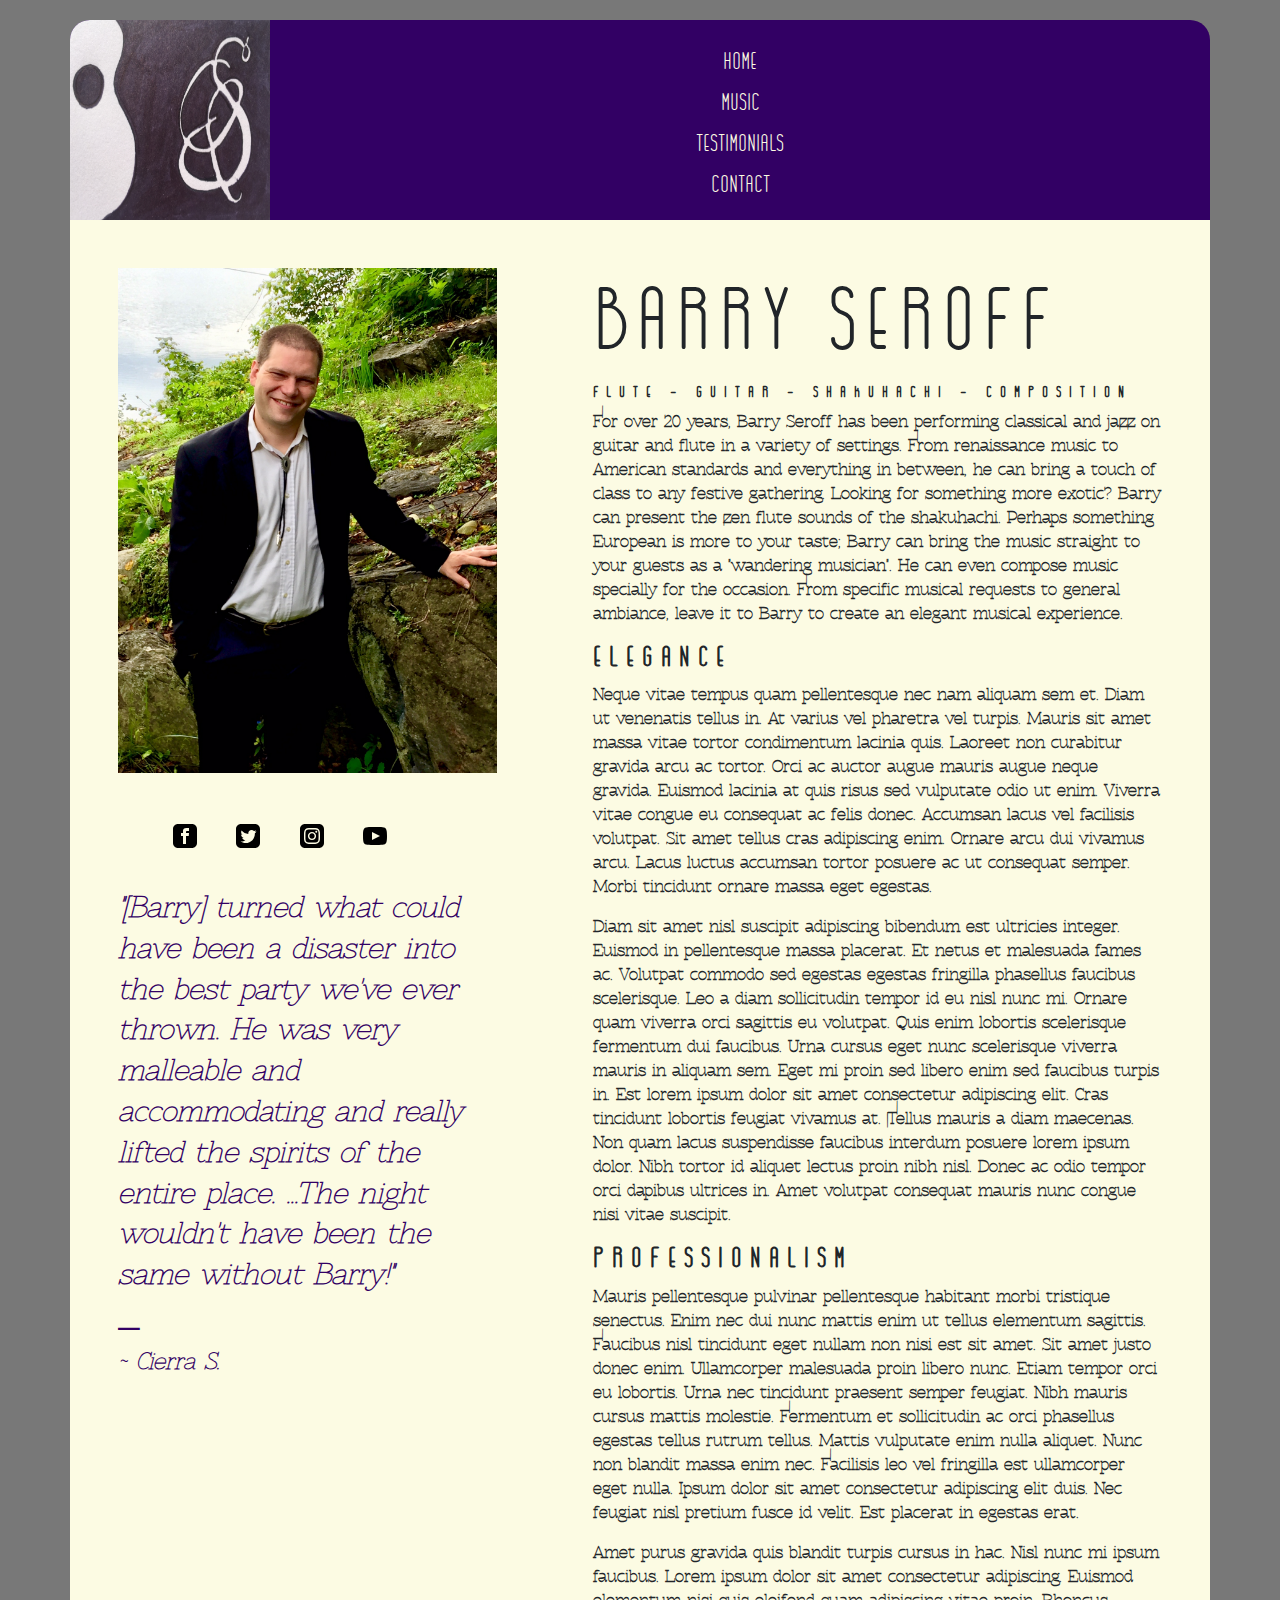
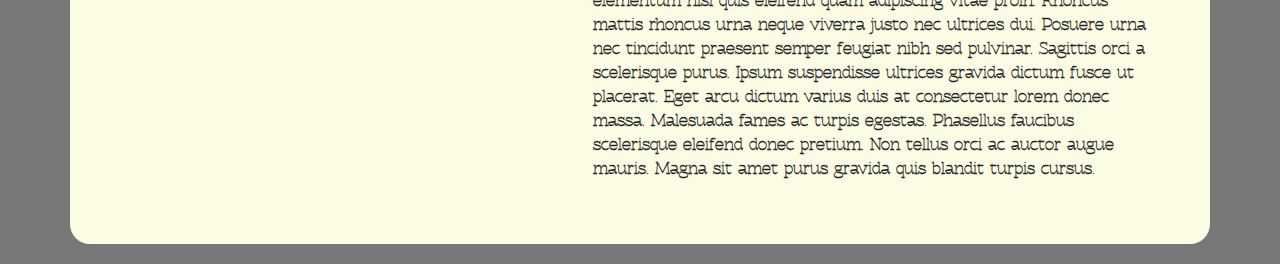
==== index.html @ d59bdd64 "Edits to Music Page" ====
<!DOCTYPE html>
<html>
	<head>
		<meta charset="utf-8">
		<meta name="viewport" content="width=device-width, initial-scale=1">
		<title>Barry Seroff - Flute, Guitar, Shakuhachi Music for All Occasions</title>
		<link rel="stylesheet" href="https://stackpath.bootstrapcdn.com/bootstrap/4.1.3/css/bootstrap.min.css">
		<link rel="stylesheet" href="css/style.css">
		<link href="img/barry_favicon_2.jpg" rel="icon">
	</head>



	<body>
		<div class="container p-0">
		
		    <!-- H E A D  S E C T I O N -->		
            <ul class="flex-container nav-container">
                <li class="flex-item" id="flex-image">
                    <img src="img/barry_favicon_2.jpg" style="margin:auto; border-radius:20px 0 0 0;" width="200px" height="200px">
                </li>
                
                <li class="flex-item" id="flex-list">
                    <ul style="margin:auto;list-style:none;padding:0;width:100%;height:100%;text-align: center;font-size:1.5rem;font-family: gogoia-regular;">
                        <li class="flex-list-item" style="padding-top: 5px;">
                            <a href="#">Home</a>
                        </li>
                        <li class="flex-list-item" style="padding-top: 5px;">
                            <a href="music.html">Music</a>
                        </li>
                        <li class="flex-list-item" style="padding-top: 5px;">
                            <a href="#">Testimonials</a>
                        </li>
                        <li class="flex-list-item" style="padding-top: 5px;">
                            <a href="#">Contact</a>
                        </li>
                    </ul>
                </li>         
            </ul>

		    <!-- M A I N  S E C T I O N -->	
			<div class="container-fluid main-div">
				<div class="row">
					<div class="col-md-5 p-5">
						<img src="img/barry_headshot.jpg" class="img-fluid" alt="Barry Headshot">
						<ul class="social-media">
							<li><a href="https://www.facebook.com/barryseroff" target="_blank"><img src="img/socmed/facebook.svg" alt="Facebook Icon"></a></li>
					        <li><a href="https://twitter.com/barryseroff" target="_blank"><img src="img/socmed/twitter.svg" alt="Twitter Icon"></a></li>
					        <li><a href="https://www.instagram.com/barryseroff" target="_blank"><img src="img/socmed/instagram.svg" alt="Instagram Icon"></a></li>
					        <li><a href="https://www.youtube.com/channel/user/BarrySeroff" target="_blank"><img src="img/socmed/youtube.svg" alt="Youtube Icon"></a></li>
				        </ul>
						<blockquote class="blockquote pt-4">
							<p><em>"[Barry] turned what could have been a disaster into the best party we&apos;ve ever thrown. He was very malleable and accommodating and really lifted the spirits of the entire place. ...The night wouldn't have been the same without Barry!"</em></p>
							<footer class="blockquote-footer">
								<p><em>~ Cierra S.</em></p>
							</footer>
						</blockquote>
					</div>

					<div class="col-md-7 p-5">
						<h1 class="display-2">Barry Seroff</h1>
						<h6>Flute - Guitar - Shakuhachi - Composition</h6>
						<p>For over 20 years, Barry Seroff has been performing classical and jazz on guitar and flute in a variety of settings. From renaissance music to American standards and everything in between, he can bring a touch of class to any festive gathering. Looking for something more exotic? Barry can present the zen flute sounds of the shakuhachi. Perhaps something European is more to your taste; Barry can bring the music straight to your guests as a &quot;wandering musician&quot;. He can even compose music specially for the occasion. From specific musical requests to general ambiance, leave it to Barry to create an elegant musical experience.</p>

						<h3>Elegance</h3>
						<p>Neque vitae tempus quam pellentesque nec nam aliquam sem et. Diam ut venenatis tellus in. At varius vel pharetra vel turpis. Mauris sit amet massa vitae tortor condimentum lacinia quis. Laoreet non curabitur gravida arcu ac tortor. Orci ac auctor augue mauris augue neque gravida. Euismod lacinia at quis risus sed vulputate odio ut enim. Viverra vitae congue eu consequat ac felis donec. Accumsan lacus vel facilisis volutpat. Sit amet tellus cras adipiscing enim. Ornare arcu dui vivamus arcu. Lacus luctus accumsan tortor posuere ac ut consequat semper. Morbi tincidunt ornare massa eget egestas.</p>

						<p>Diam sit amet nisl suscipit adipiscing bibendum est ultricies integer. Euismod in pellentesque massa placerat. Et netus et malesuada fames ac. Volutpat commodo sed egestas egestas fringilla phasellus faucibus scelerisque. Leo a diam sollicitudin tempor id eu nisl nunc mi. Ornare quam viverra orci sagittis eu volutpat. Quis enim lobortis scelerisque fermentum dui faucibus. Urna cursus eget nunc scelerisque viverra mauris in aliquam sem. Eget mi proin sed libero enim sed faucibus turpis in. Est lorem ipsum dolor sit amet consectetur adipiscing elit. Cras tincidunt lobortis feugiat vivamus at. Tellus mauris a diam maecenas. Non quam lacus suspendisse faucibus interdum posuere lorem ipsum dolor. Nibh tortor id aliquet lectus proin nibh nisl. Donec ac odio tempor orci dapibus ultrices in. Amet volutpat consequat mauris nunc congue nisi vitae suscipit.</p>

						<h3>Professionalism</h3>
						<p>Mauris pellentesque pulvinar pellentesque habitant morbi tristique senectus. Enim nec dui nunc mattis enim ut tellus elementum sagittis. Faucibus nisl tincidunt eget nullam non nisi est sit amet. Sit amet justo donec enim. Ullamcorper malesuada proin libero nunc. Etiam tempor orci eu lobortis. Urna nec tincidunt praesent semper feugiat. Nibh mauris cursus mattis molestie. Fermentum et sollicitudin ac orci phasellus egestas tellus rutrum tellus. Mattis vulputate enim nulla aliquet. Nunc non blandit massa enim nec. Facilisis leo vel fringilla est ullamcorper eget nulla. Ipsum dolor sit amet consectetur adipiscing elit duis. Nec feugiat nisl pretium fusce id velit. Est placerat in egestas erat.</p>

						<p>Amet purus gravida quis blandit turpis cursus in hac. Nisl nunc mi ipsum faucibus. Lorem ipsum dolor sit amet consectetur adipiscing. Euismod elementum nisi quis eleifend quam adipiscing vitae proin. Rhoncus mattis rhoncus urna neque viverra justo nec ultrices dui. Posuere urna nec tincidunt praesent semper feugiat nibh sed pulvinar. Sagittis orci a scelerisque purus. Ipsum suspendisse ultrices gravida dictum fusce ut placerat. Eget arcu dictum varius duis at consectetur lorem donec massa. Malesuada fames ac turpis egestas. Phasellus faucibus scelerisque eleifend donec pretium. Non tellus orci ac auctor augue mauris. Magna sit amet purus gravida quis blandit turpis cursus.</p>
					</div>

				</div>
			</div>
		</div>
	</body>
</html>
---- css/style.css ----
/* rgb(120,120,120); /* silver */
/* rgb(252,251,227); /* cream */
/* rgb(50,0,100); /* indigo */
/*





/* ====================== FONTS ===================== */

@font-face {
	font-family: 'gogoia regular';
	src: url('../fonts/gogoia/gogoia-regular.otf') format('otf'),
		 url('../fonts/gogoia/gogoia-regular-webfont.woff2') format('woff2'),
         url('../fonts/gogoia/gogoia-regular-webfont.woff') format('woff');
    font-weight: normal;
    font-style: normal;
}

@font-face {
	font-family: znikomit;
	src: url('../fonts/znikomit/Znikomit.otf') format('otf'),
         url('../fonts/znikomit/znikomit-webfont.woff2') format('woff2'),
         url('../fonts/znikomit/znikomit-webfont.woff') format('woff');
    font-style: normal;
}












/* ===================== NAVBAR ===================== */



.flex-container{
    margin: 20px 0 0 0;
    padding:0;
    display: inline-flex;
    list-style: none;
    width:100%;
    background-color: rgb(50,0,100);
    
}

#flex-image {
    style="flex: 1;"
}

#flex-list {
    flex: 3;
    align-self: center;
}

.flex-list-item a {
    font-family: 'gogoia regular';
    color: rgb(252,251,227);
    text-decoration: none;
}

.flex-list-item a:hover {
    text-decoration: none;
    color: rgb(120,120,120); /*silver*/
	border-bottom: 2px solid;
	border-top: 2px solid; 
}
.flex-list-item a:active {
	color: #000;
}












/* =================== MAIN STYLES ================== */


h1, h2, h3, h4, h5, h6 {
	font-family: 'gogoia regular', helvetica, arial, sans-serif;
	font-weight: bold;
	letter-spacing: 8px;
}

p {
	font-family: znikomit, helvetica, arial, sans-serif;
	font-weight: bold;
}

body {
	background-color: rgb(120,120,120); /* silver */;
}

.display-2 {
	font-family: 'gogoia regular', helvetica, arial, sans-serif;
}

.nav-container {
	border-radius: 20px 20px 0 0;
}
.main-div {
	background-color: rgb(252,251,227); /* cream */
	border-radius: 0 0 20px 20px;
	margin-bottom: 20px;
}

.blockquote {
	color: rgb(50,0,100);
	font-size: 1.7rem;
	font-weight: bold;
}

.blockquote-footer {
	color: rgb(50,0,100);
}

.social-media {
	list-style: none;
	padding: 50px 0 0 20px;
}

.social-media li {
	display: inline-block;
	padding-left: 35px;
}









/* =================== MUSIC PAGE STYLES ================== */

.audio {
	padding-bottom: 30px;
}

.audio h6 {
	font-family: znikomit;
}





/* M E D I A  Q U E R Y  F U N */ 
/* Extra small devices (portrait phones, less than 576px) */
@media (max-width: 575.98px) {
   
}

/* Small devices (landscape phones, 576px and up) */
@media (min-width: 576px) and (max-width: 767.98px) {
    

}

/* Medium devices (tablets, 768px and up) */
@media (min-width: 768px) and (max-width: 991.98px) {
    
    
    
}

/* Large devices (desktops, 992px and up) */
@media (min-width: 992px) and (max-width: 1199.98px) {
    
}

/* Extra large devices (large desktops, 1200px and up) */
@media (min-width: 1200px) {

}


/*@include media-breakpoint-up(sm) {
  html {
    font-size: 1.2rem;
  }
}

@include media-breakpoint-up(md) {
  html {
    font-size: 1.4rem;
  }
}

@include media-breakpoint-up(lg) {
  html {
    font-size: 1.6rem;
  }
}
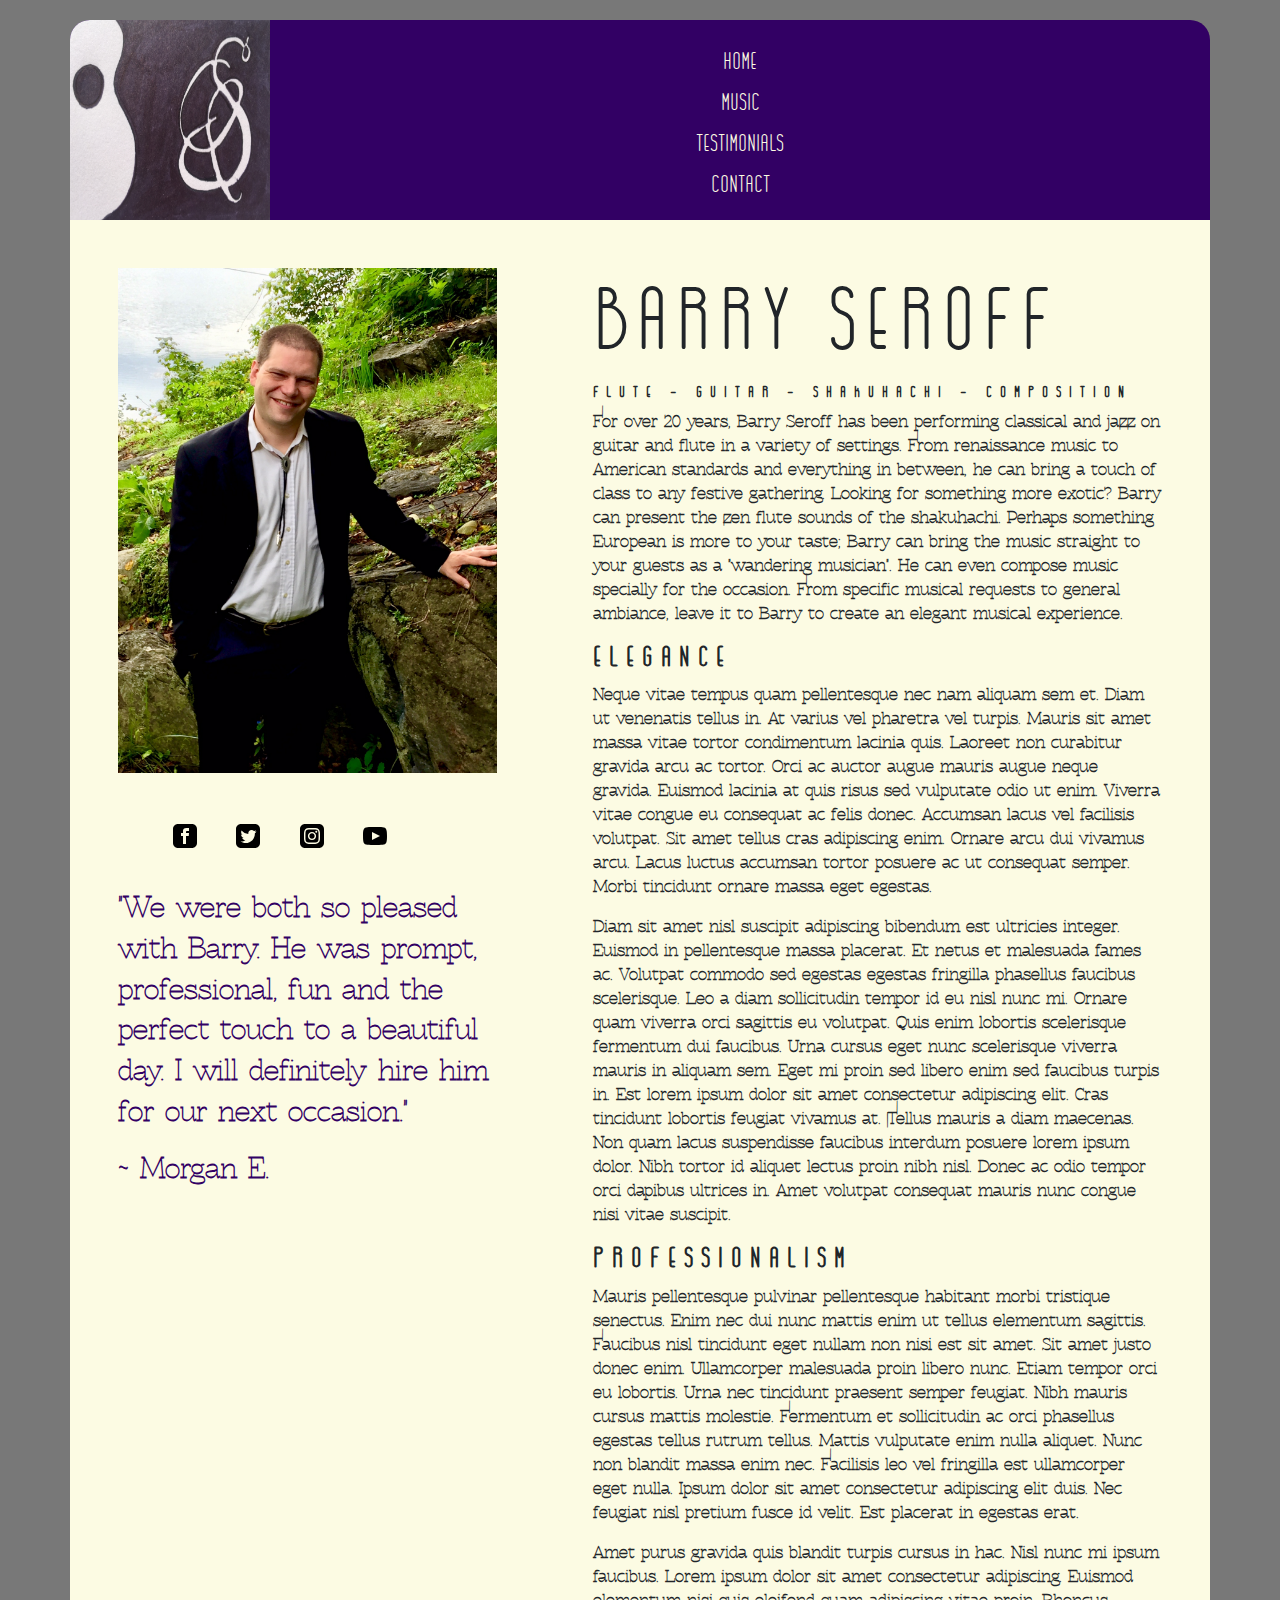
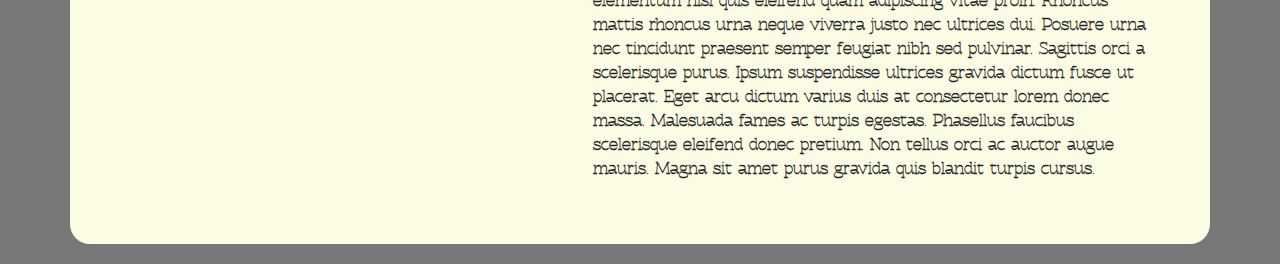
==== commit 25c40f07: "Testimonials, music" ====
--- a/index.html
+++ b/index.html
@@ -29,7 +29,7 @@
                             <a href="music.html">Music</a>
                         </li>
                         <li class="flex-list-item" style="padding-top: 5px;">
-                            <a href="#">Testimonials</a>
+                            <a href="testimonials.html">Testimonials</a>
                         </li>
                         <li class="flex-list-item" style="padding-top: 5px;">
                             <a href="#">Contact</a>
@@ -50,10 +50,8 @@
 					        <li><a href="https://www.youtube.com/channel/user/BarrySeroff" target="_blank"><img src="img/socmed/youtube.svg" alt="Youtube Icon"></a></li>
 				        </ul>
 						<blockquote class="blockquote pt-4">
-							<p><em>"[Barry] turned what could have been a disaster into the best party we&apos;ve ever thrown. He was very malleable and accommodating and really lifted the spirits of the entire place. ...The night wouldn't have been the same without Barry!"</em></p>
-							<footer class="blockquote-footer">
-								<p><em>~ Cierra S.</em></p>
-							</footer>
+							<p>"We were both so pleased with Barry. He was prompt, professional, fun and the perfect touch to a beautiful day. I will definitely hire him for our next occasion."</p>
+							<p>~ Morgan E.</p>
 						</blockquote>
 					</div>
 
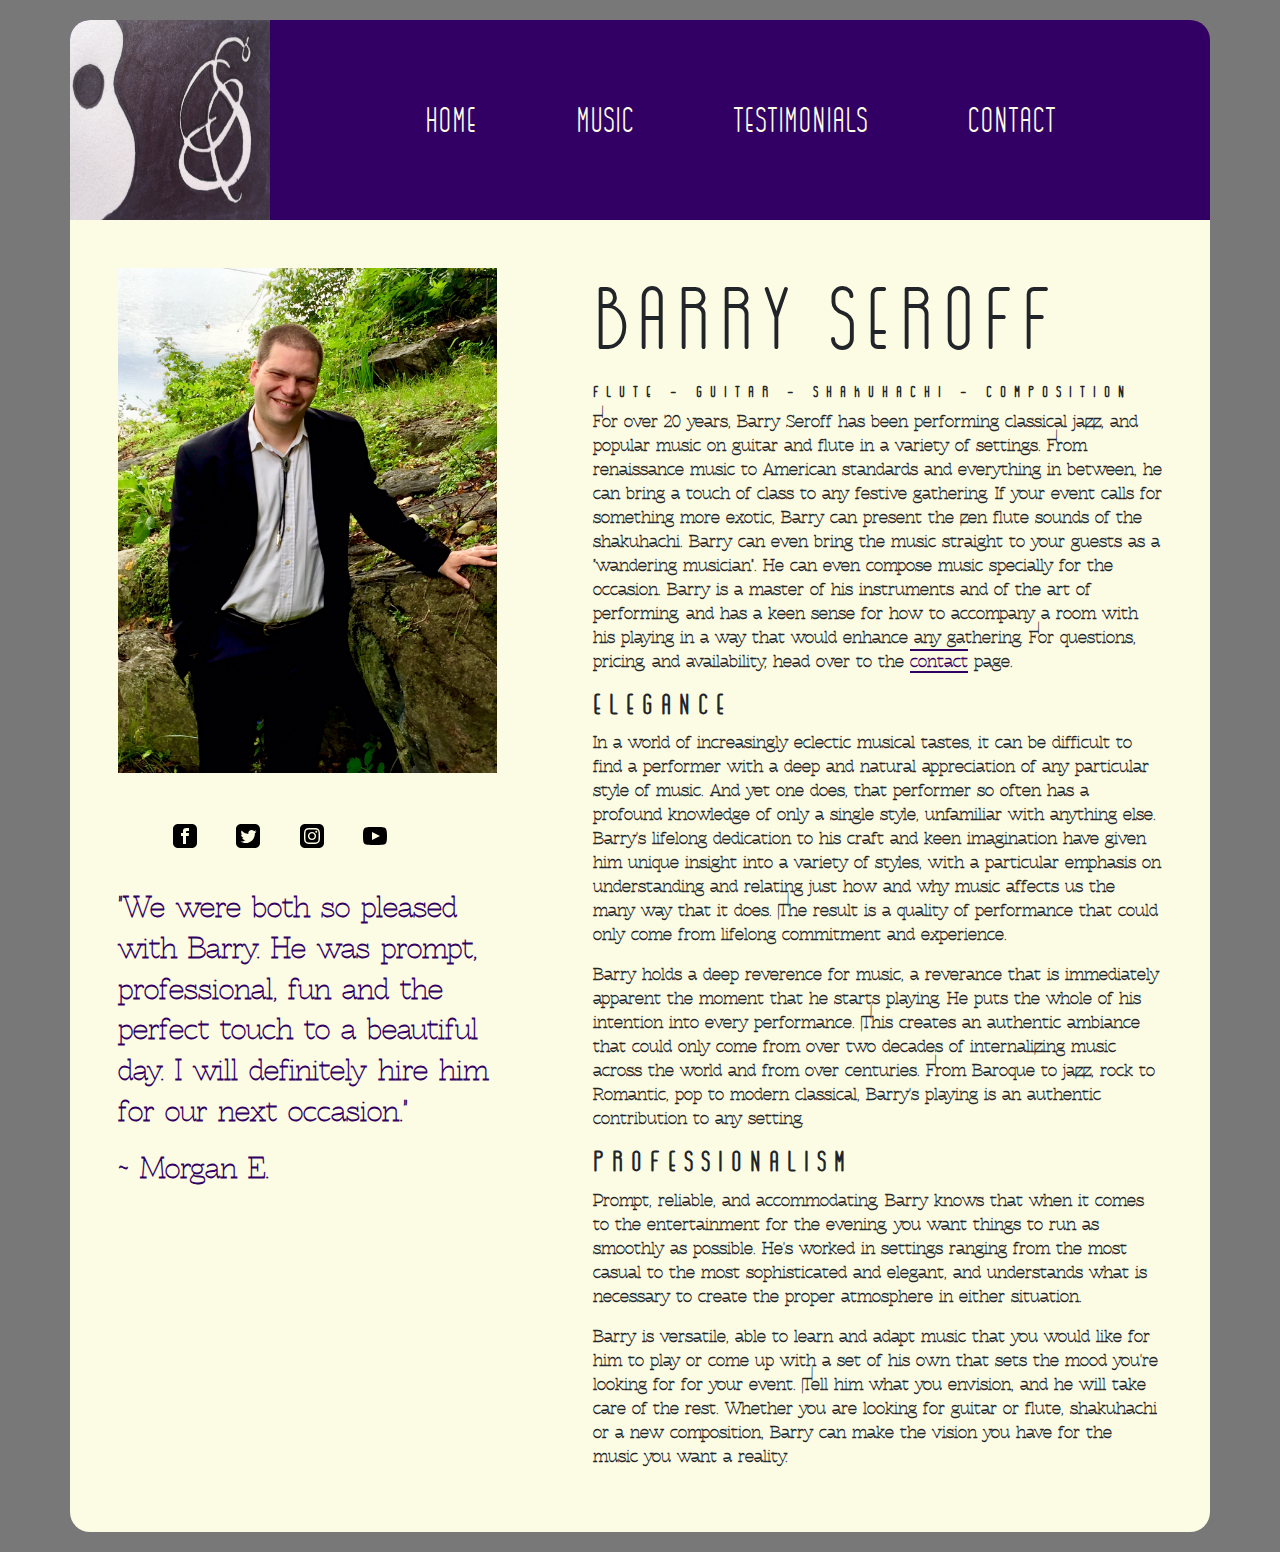
==== commit ce2047a8: "copy for index.html" ====
--- a/index.html
+++ b/index.html
@@ -58,19 +58,18 @@
 					<div class="col-md-7 p-5">
 						<h1 class="display-2">Barry Seroff</h1>
 						<h6>Flute - Guitar - Shakuhachi - Composition</h6>
-						<p>For over 20 years, Barry Seroff has been performing classical and jazz on guitar and flute in a variety of settings. From renaissance music to American standards and everything in between, he can bring a touch of class to any festive gathering. Looking for something more exotic? Barry can present the zen flute sounds of the shakuhachi. Perhaps something European is more to your taste; Barry can bring the music straight to your guests as a &quot;wandering musician&quot;. He can even compose music specially for the occasion. From specific musical requests to general ambiance, leave it to Barry to create an elegant musical experience.</p>
+						<p>For over 20 years, Barry Seroff has been performing classical jazz, and popular music on guitar and flute in a variety of settings. From renaissance music to American standards and everything in between, he can bring a touch of class to any festive gathering. If your event calls for something more exotic, Barry can present the zen flute sounds of the shakuhachi. Barry can even bring the music straight to your guests as a &quot;wandering musician&quot;. He can even compose music specially for the occasion. Barry is a master of his instruments and of the art of performing, and has a keen sense for how to accompany a room with his playing in a way that would enhance any gathering. For questions, pricing, and availability, head over to the <a href="#">contact</a> page.</p>
 
 						<h3>Elegance</h3>
-						<p>Neque vitae tempus quam pellentesque nec nam aliquam sem et. Diam ut venenatis tellus in. At varius vel pharetra vel turpis. Mauris sit amet massa vitae tortor condimentum lacinia quis. Laoreet non curabitur gravida arcu ac tortor. Orci ac auctor augue mauris augue neque gravida. Euismod lacinia at quis risus sed vulputate odio ut enim. Viverra vitae congue eu consequat ac felis donec. Accumsan lacus vel facilisis volutpat. Sit amet tellus cras adipiscing enim. Ornare arcu dui vivamus arcu. Lacus luctus accumsan tortor posuere ac ut consequat semper. Morbi tincidunt ornare massa eget egestas.</p>
+						<p>In a world of increasingly eclectic musical tastes, it can be difficult to find a performer with a deep and natural appreciation of any particular style of music. And yet one does, that performer so often has a profound knowledge of only a single style, unfamiliar with anything else. Barry's lifelong dedication to his craft and keen imagination have given him unique insight into a variety of styles, with a particular emphasis on understanding and relating just how and why music affects us the many way that it does. The result is a quality of performance that could only come from lifelong commitment and experience.
 
-						<p>Diam sit amet nisl suscipit adipiscing bibendum est ultricies integer. Euismod in pellentesque massa placerat. Et netus et malesuada fames ac. Volutpat commodo sed egestas egestas fringilla phasellus faucibus scelerisque. Leo a diam sollicitudin tempor id eu nisl nunc mi. Ornare quam viverra orci sagittis eu volutpat. Quis enim lobortis scelerisque fermentum dui faucibus. Urna cursus eget nunc scelerisque viverra mauris in aliquam sem. Eget mi proin sed libero enim sed faucibus turpis in. Est lorem ipsum dolor sit amet consectetur adipiscing elit. Cras tincidunt lobortis feugiat vivamus at. Tellus mauris a diam maecenas. Non quam lacus suspendisse faucibus interdum posuere lorem ipsum dolor. Nibh tortor id aliquet lectus proin nibh nisl. Donec ac odio tempor orci dapibus ultrices in. Amet volutpat consequat mauris nunc congue nisi vitae suscipit.</p>
+						<p>Barry holds a deep reverence for music, a reverance that is immediately apparent the moment that he starts playing. He puts the whole of his intention into every performance. This creates an authentic ambiance that could only come from over two decades of internalizing music across the world and from over centuries. From Baroque to jazz, rock to Romantic, pop to modern classical, Barry's playing is an authentic contribution to any setting.</p>
 
 						<h3>Professionalism</h3>
-						<p>Mauris pellentesque pulvinar pellentesque habitant morbi tristique senectus. Enim nec dui nunc mattis enim ut tellus elementum sagittis. Faucibus nisl tincidunt eget nullam non nisi est sit amet. Sit amet justo donec enim. Ullamcorper malesuada proin libero nunc. Etiam tempor orci eu lobortis. Urna nec tincidunt praesent semper feugiat. Nibh mauris cursus mattis molestie. Fermentum et sollicitudin ac orci phasellus egestas tellus rutrum tellus. Mattis vulputate enim nulla aliquet. Nunc non blandit massa enim nec. Facilisis leo vel fringilla est ullamcorper eget nulla. Ipsum dolor sit amet consectetur adipiscing elit duis. Nec feugiat nisl pretium fusce id velit. Est placerat in egestas erat.</p>
+						<p>Prompt, reliable, and accommodating, Barry knows that when it comes to the entertainment for the evening, you want things to run as smoothly as possible. He's worked in settings ranging from the most casual to the most sophisticated and elegant, and understands what is necessary to create the proper atmosphere in either situation. 
 
-						<p>Amet purus gravida quis blandit turpis cursus in hac. Nisl nunc mi ipsum faucibus. Lorem ipsum dolor sit amet consectetur adipiscing. Euismod elementum nisi quis eleifend quam adipiscing vitae proin. Rhoncus mattis rhoncus urna neque viverra justo nec ultrices dui. Posuere urna nec tincidunt praesent semper feugiat nibh sed pulvinar. Sagittis orci a scelerisque purus. Ipsum suspendisse ultrices gravida dictum fusce ut placerat. Eget arcu dictum varius duis at consectetur lorem donec massa. Malesuada fames ac turpis egestas. Phasellus faucibus scelerisque eleifend donec pretium. Non tellus orci ac auctor augue mauris. Magna sit amet purus gravida quis blandit turpis cursus.</p>
+						<p>Barry is versatile, able to learn and adapt music that you would like for him to play or come up with a set of his own that sets the mood you're looking for for your event. Tell him what you envision, and he will take care of the rest. Whether you are looking for guitar or flute, shakuhachi or a new composition, Barry can make the vision you have for the music you want a reality.
 					</div>
-
 				</div>
 			</div>
 		</div>
--- a/css/style.css
+++ b/css/style.css
@@ -52,13 +52,16 @@
     
 }
 
-#flex-image {
-    style="flex: 1;"
-}
+
 
 #flex-list {
     flex: 3;
     align-self: center;
+    
+}
+
+.flex-list-item {
+    display: inline;
 }
 
 .flex-list-item a {
@@ -79,15 +82,6 @@
 
 
 
-
-
-
-
-
-
-
-
-
 /* =================== MAIN STYLES ================== */
 
 
@@ -157,6 +151,26 @@
 	font-family: znikomit;
 }
 
+p a {
+	color: rgb(50,0,100);
+	border-bottom: 2px solid;
+	border-top: 2px solid; 
+}
+
+p a:hover {
+    text-decoration: none;
+    color: rgb(120,120,120); /*silver*/
+	border-bottom: 2px solid;
+	border-top: 2px solid; 
+}
+p a:active {
+	color: #000;
+}
+
+
+
+
+
 
 
 
@@ -164,30 +178,46 @@
 /* M E D I A  Q U E R Y  F U N */ 
 /* Extra small devices (portrait phones, less than 576px) */
 @media (max-width: 575.98px) {
-   
+   .flex-list-item {
+       display: list-item;
+    }
 }
 
 /* Small devices (landscape phones, 576px and up) */
 @media (min-width: 576px) and (max-width: 767.98px) {
-    
+    .flex-list-item {
+        font-size: 1.2em;
+    }
 
 }
 
 /* Medium devices (tablets, 768px and up) */
 @media (min-width: 768px) and (max-width: 991.98px) {
-    
+    .flex-list-item {
+        font-size: 1.5em;
+        padding-left: 15px;
+        padding-right: 15px;
+    }
     
     
 }
 
 /* Large devices (desktops, 992px and up) */
 @media (min-width: 992px) and (max-width: 1199.98px) {
-    
+    .flex-list-item {
+        font-size: 1.5em;
+        padding-left: 30px;
+        padding-right: 30px;
+    }
 }
 
 /* Extra large devices (large desktops, 1200px and up) */
 @media (min-width: 1200px) {
-
+    .flex-list-item {
+        font-size: 1.5em;
+        padding-left: 45px;
+        padding-right: 45px;
+    }
 }
 
 
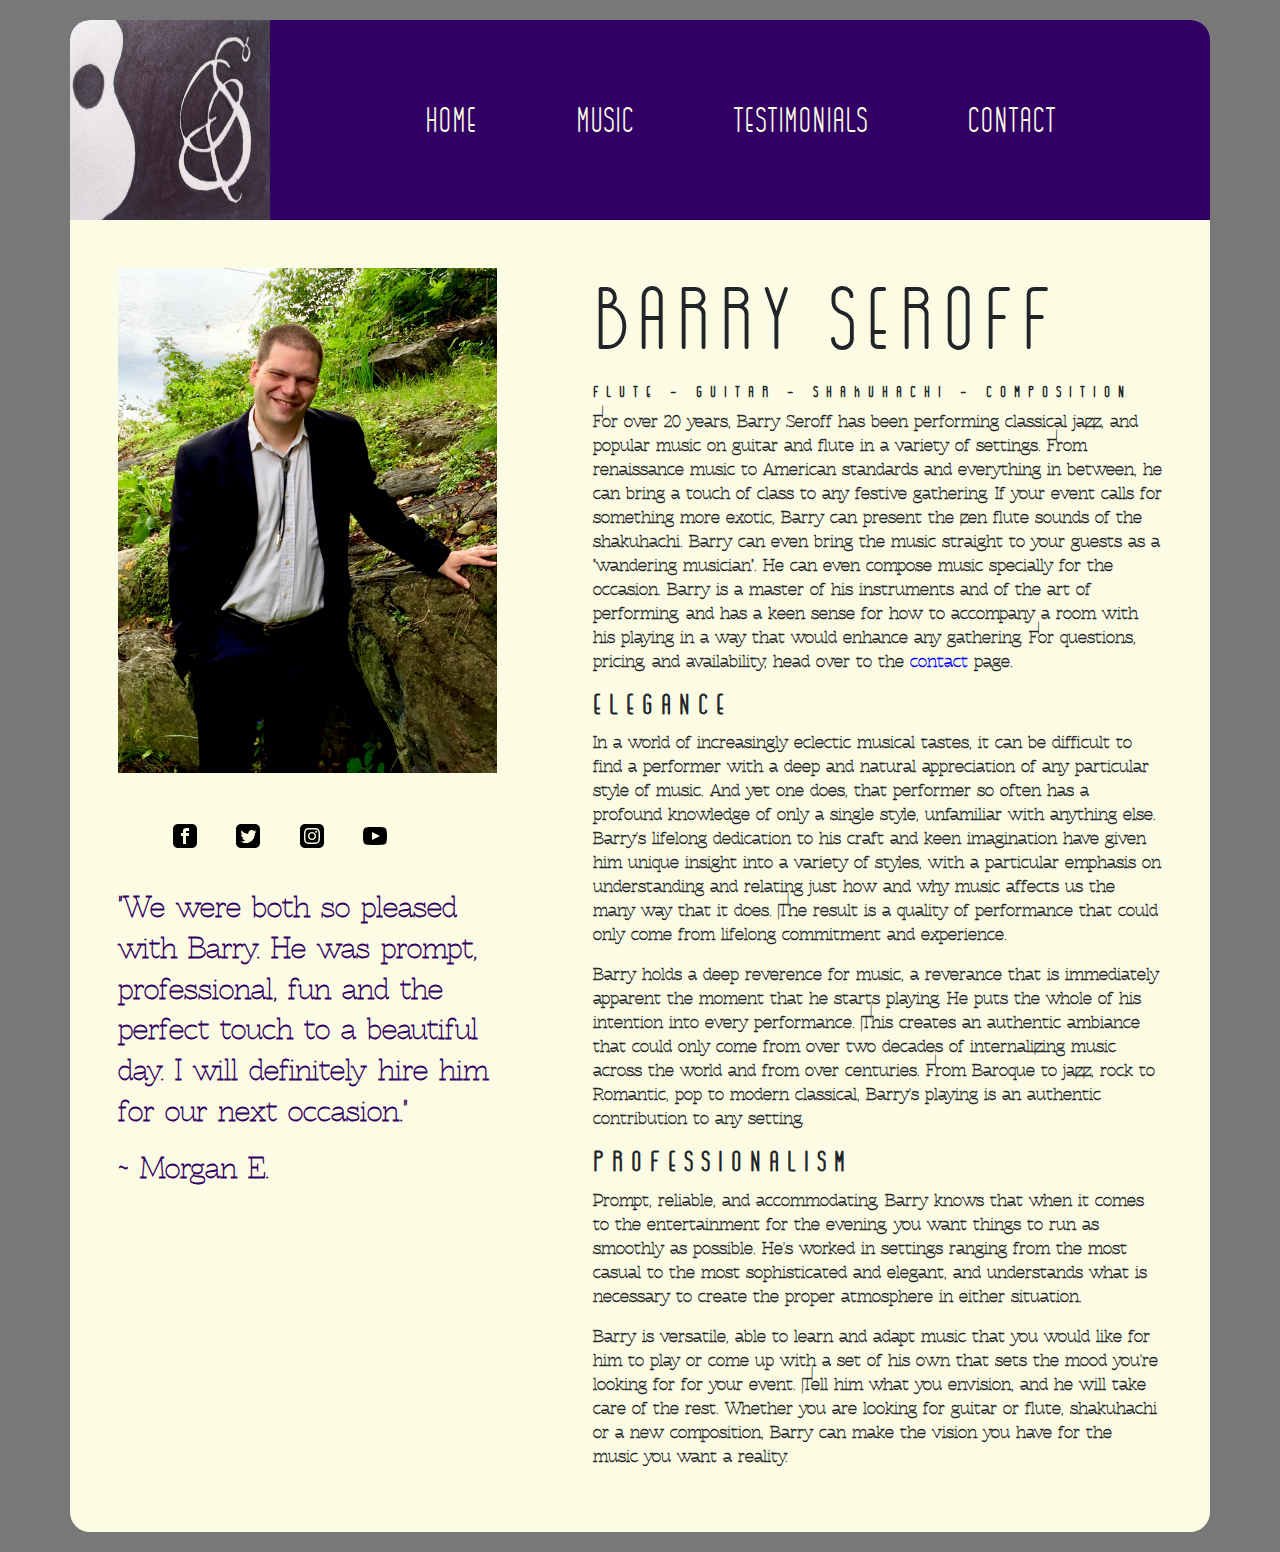
==== commit a26606b3: "- added basic link class" ====
--- a/index.html
+++ b/index.html
@@ -58,7 +58,7 @@
 					<div class="col-md-7 p-5">
 						<h1 class="display-2">Barry Seroff</h1>
 						<h6>Flute - Guitar - Shakuhachi - Composition</h6>
-						<p>For over 20 years, Barry Seroff has been performing classical jazz, and popular music on guitar and flute in a variety of settings. From renaissance music to American standards and everything in between, he can bring a touch of class to any festive gathering. If your event calls for something more exotic, Barry can present the zen flute sounds of the shakuhachi. Barry can even bring the music straight to your guests as a &quot;wandering musician&quot;. He can even compose music specially for the occasion. Barry is a master of his instruments and of the art of performing, and has a keen sense for how to accompany a room with his playing in a way that would enhance any gathering. For questions, pricing, and availability, head over to the <a href="#">contact</a> page.</p>
+						<p>For over 20 years, Barry Seroff has been performing classical jazz, and popular music on guitar and flute in a variety of settings. From renaissance music to American standards and everything in between, he can bring a touch of class to any festive gathering. If your event calls for something more exotic, Barry can present the zen flute sounds of the shakuhachi. Barry can even bring the music straight to your guests as a &quot;wandering musician&quot;. He can even compose music specially for the occasion. Barry is a master of his instruments and of the art of performing, and has a keen sense for how to accompany a room with his playing in a way that would enhance any gathering. For questions, pricing, and availability, head over to the <a href="#" class="basic-link">contact</a> page.</p>
 
 						<h3>Elegance</h3>
 						<p>In a world of increasingly eclectic musical tastes, it can be difficult to find a performer with a deep and natural appreciation of any particular style of music. And yet one does, that performer so often has a profound knowledge of only a single style, unfamiliar with anything else. Barry's lifelong dedication to his craft and keen imagination have given him unique insight into a variety of styles, with a particular emphasis on understanding and relating just how and why music affects us the many way that it does. The result is a quality of performance that could only come from lifelong commitment and experience.
--- a/css/style.css
+++ b/css/style.css
@@ -100,6 +100,16 @@
 	background-color: rgb(120,120,120); /* silver */;
 }
 
+.basic-link {
+    border: none;
+    color: blue;
+}
+
+.basic-link:hover {
+    border: none;
+    color: lightblue;
+}
+
 .display-2 {
 	font-family: 'gogoia regular', helvetica, arial, sans-serif;
 }
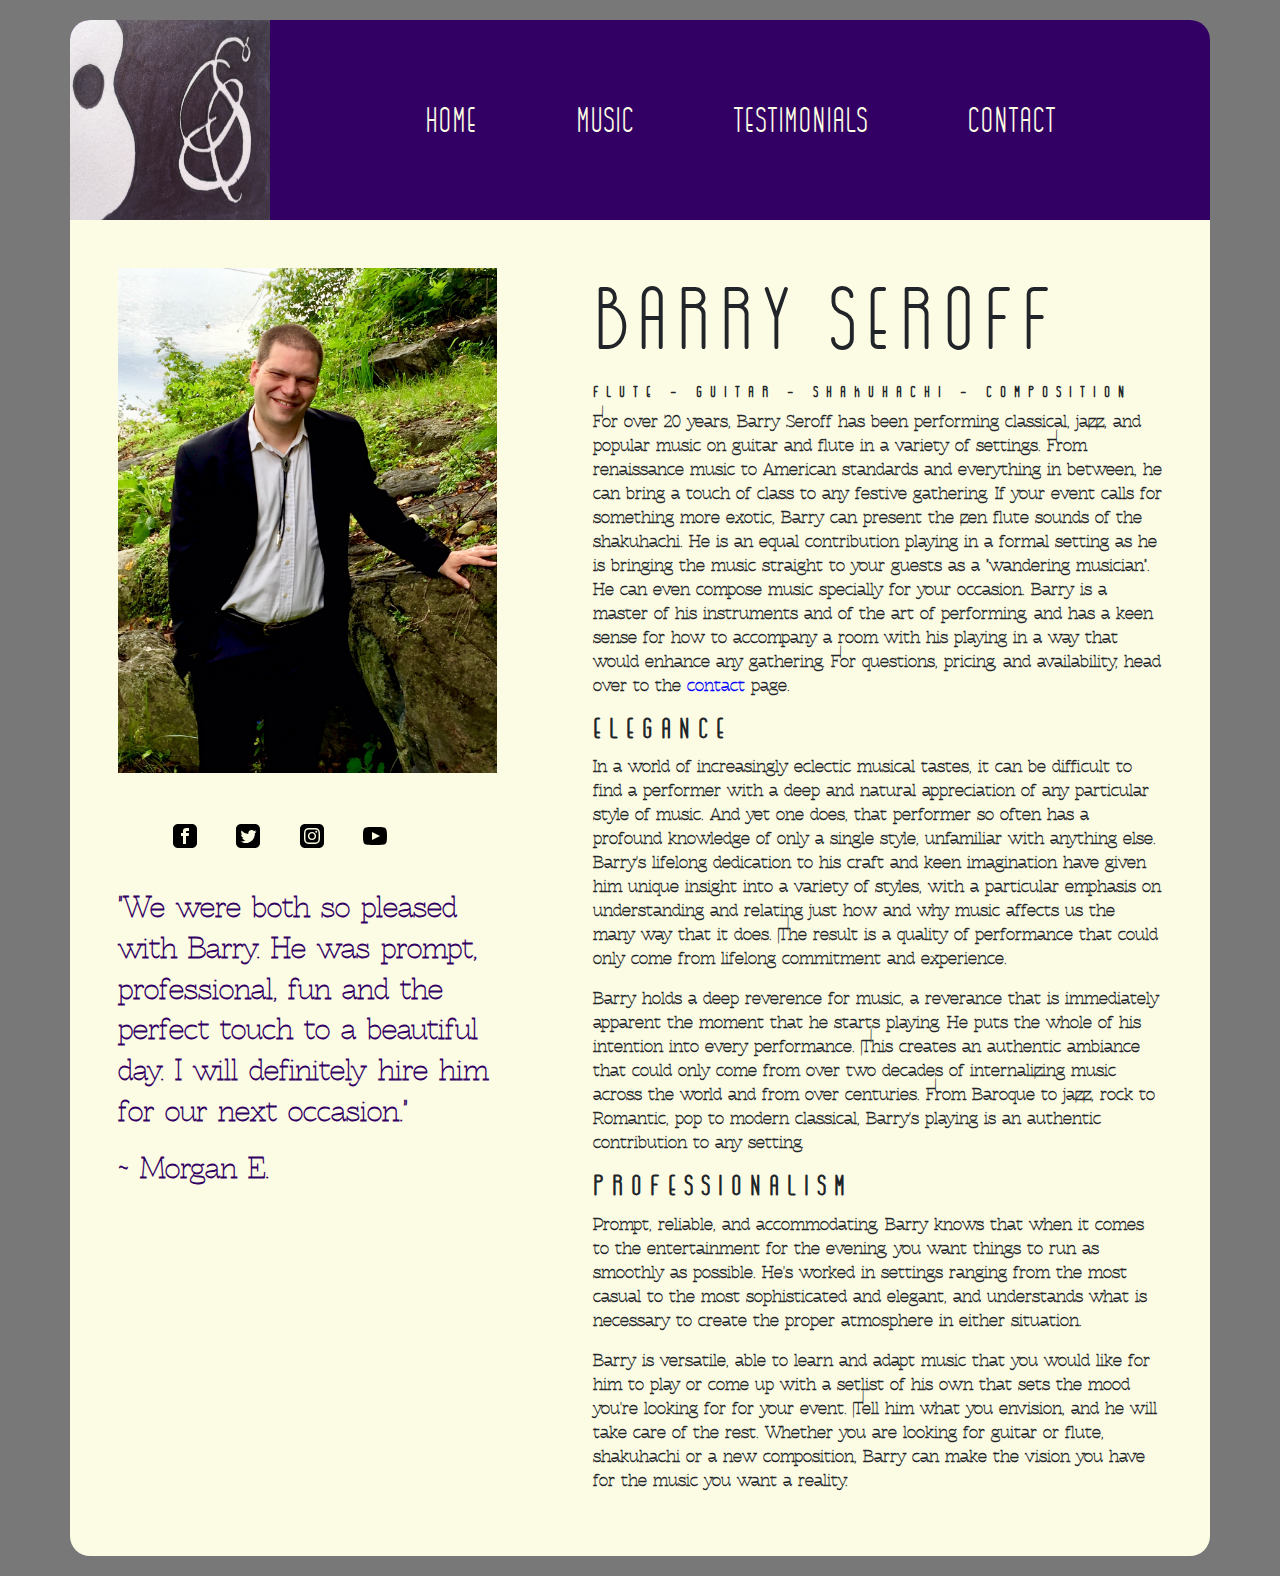
==== commit 31400fb4: "small fixes" ====
--- a/index.html
+++ b/index.html
@@ -32,7 +32,7 @@
                             <a href="testimonials.html">Testimonials</a>
                         </li>
                         <li class="flex-list-item" style="padding-top: 5px;">
-                            <a href="#">Contact</a>
+                            <a href="contact.html">Contact</a>
                         </li>
                     </ul>
                 </li>         
@@ -47,7 +47,7 @@
 							<li><a href="https://www.facebook.com/barryseroff" target="_blank"><img src="img/socmed/facebook.svg" alt="Facebook Icon"></a></li>
 					        <li><a href="https://twitter.com/barryseroff" target="_blank"><img src="img/socmed/twitter.svg" alt="Twitter Icon"></a></li>
 					        <li><a href="https://www.instagram.com/barryseroff" target="_blank"><img src="img/socmed/instagram.svg" alt="Instagram Icon"></a></li>
-					        <li><a href="https://www.youtube.com/channel/user/BarrySeroff" target="_blank"><img src="img/socmed/youtube.svg" alt="Youtube Icon"></a></li>
+					        <li><a href="https://www.youtube.com/user/BarrySeroff" target="_blank"><img src="img/socmed/youtube.svg" alt="Youtube Icon"></a></li>
 				        </ul>
 						<blockquote class="blockquote pt-4">
 							<p>"We were both so pleased with Barry. He was prompt, professional, fun and the perfect touch to a beautiful day. I will definitely hire him for our next occasion."</p>
@@ -58,7 +58,7 @@
 					<div class="col-md-7 p-5">
 						<h1 class="display-2">Barry Seroff</h1>
 						<h6>Flute - Guitar - Shakuhachi - Composition</h6>
-						<p>For over 20 years, Barry Seroff has been performing classical jazz, and popular music on guitar and flute in a variety of settings. From renaissance music to American standards and everything in between, he can bring a touch of class to any festive gathering. If your event calls for something more exotic, Barry can present the zen flute sounds of the shakuhachi. Barry can even bring the music straight to your guests as a &quot;wandering musician&quot;. He can even compose music specially for the occasion. Barry is a master of his instruments and of the art of performing, and has a keen sense for how to accompany a room with his playing in a way that would enhance any gathering. For questions, pricing, and availability, head over to the <a href="#" class="basic-link">contact</a> page.</p>
+						<p>For over 20 years, Barry Seroff has been performing classical, jazz, and popular music on guitar and flute in a variety of settings. From renaissance music to American standards and everything in between, he can bring a touch of class to any festive gathering. If your event calls for something more exotic, Barry can present the zen flute sounds of the shakuhachi. He is an equal contribution playing in a formal setting as he is bringing the music straight to your guests as a &quot;wandering musician&quot;. He can even compose music specially for your occasion. Barry is a master of his instruments and of the art of performing, and has a keen sense for how to accompany a room with his playing in a way that would enhance any gathering. For questions, pricing, and availability, head over to the <a href="contact.html" class="basic-link">contact</a> page.</p>
 
 						<h3>Elegance</h3>
 						<p>In a world of increasingly eclectic musical tastes, it can be difficult to find a performer with a deep and natural appreciation of any particular style of music. And yet one does, that performer so often has a profound knowledge of only a single style, unfamiliar with anything else. Barry's lifelong dedication to his craft and keen imagination have given him unique insight into a variety of styles, with a particular emphasis on understanding and relating just how and why music affects us the many way that it does. The result is a quality of performance that could only come from lifelong commitment and experience.
@@ -68,7 +68,7 @@
 						<h3>Professionalism</h3>
 						<p>Prompt, reliable, and accommodating, Barry knows that when it comes to the entertainment for the evening, you want things to run as smoothly as possible. He's worked in settings ranging from the most casual to the most sophisticated and elegant, and understands what is necessary to create the proper atmosphere in either situation. 
 
-						<p>Barry is versatile, able to learn and adapt music that you would like for him to play or come up with a set of his own that sets the mood you're looking for for your event. Tell him what you envision, and he will take care of the rest. Whether you are looking for guitar or flute, shakuhachi or a new composition, Barry can make the vision you have for the music you want a reality.
+						<p>Barry is versatile, able to learn and adapt music that you would like for him to play or come up with a setlist of his own that sets the mood you're looking for for your event. Tell him what you envision, and he will take care of the rest. Whether you are looking for guitar or flute, shakuhachi or a new composition, Barry can make the vision you have for the music you want a reality.
 					</div>
 				</div>
 			</div>
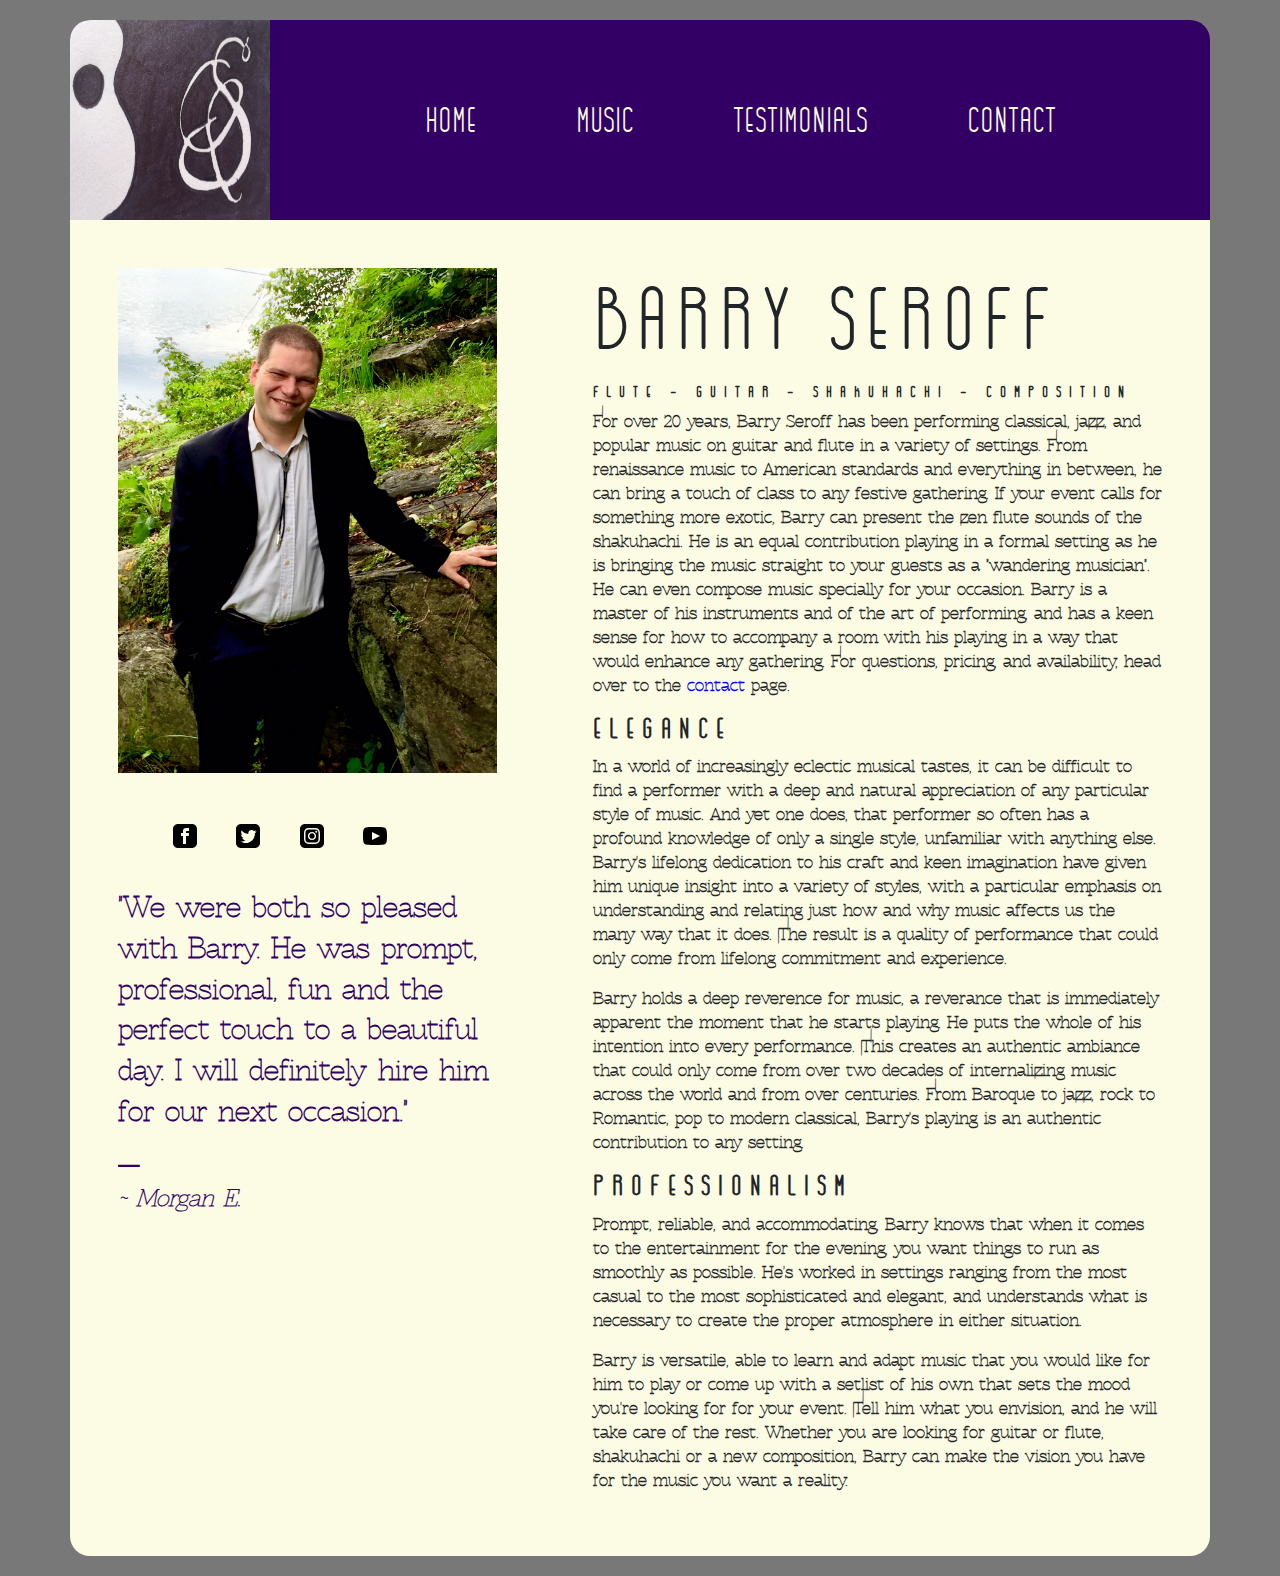
==== commit 5004c0bb: "contact, testimonials, videos" ====
--- a/index.html
+++ b/index.html
@@ -32,7 +32,7 @@
                             <a href="testimonials.html">Testimonials</a>
                         </li>
                         <li class="flex-list-item" style="padding-top: 5px;">
-                            <a href="contact.html">Contact</a>
+                            <a href="contact.php">Contact</a>
                         </li>
                     </ul>
                 </li>         
@@ -51,7 +51,9 @@
 				        </ul>
 						<blockquote class="blockquote pt-4">
 							<p>"We were both so pleased with Barry. He was prompt, professional, fun and the perfect touch to a beautiful day. I will definitely hire him for our next occasion."</p>
-							<p>~ Morgan E.</p>
+							<footer class="blockquote-footer">
+                                <p><em>~ Morgan E.</em></p>
+                            </footer>
 						</blockquote>
 					</div>
 
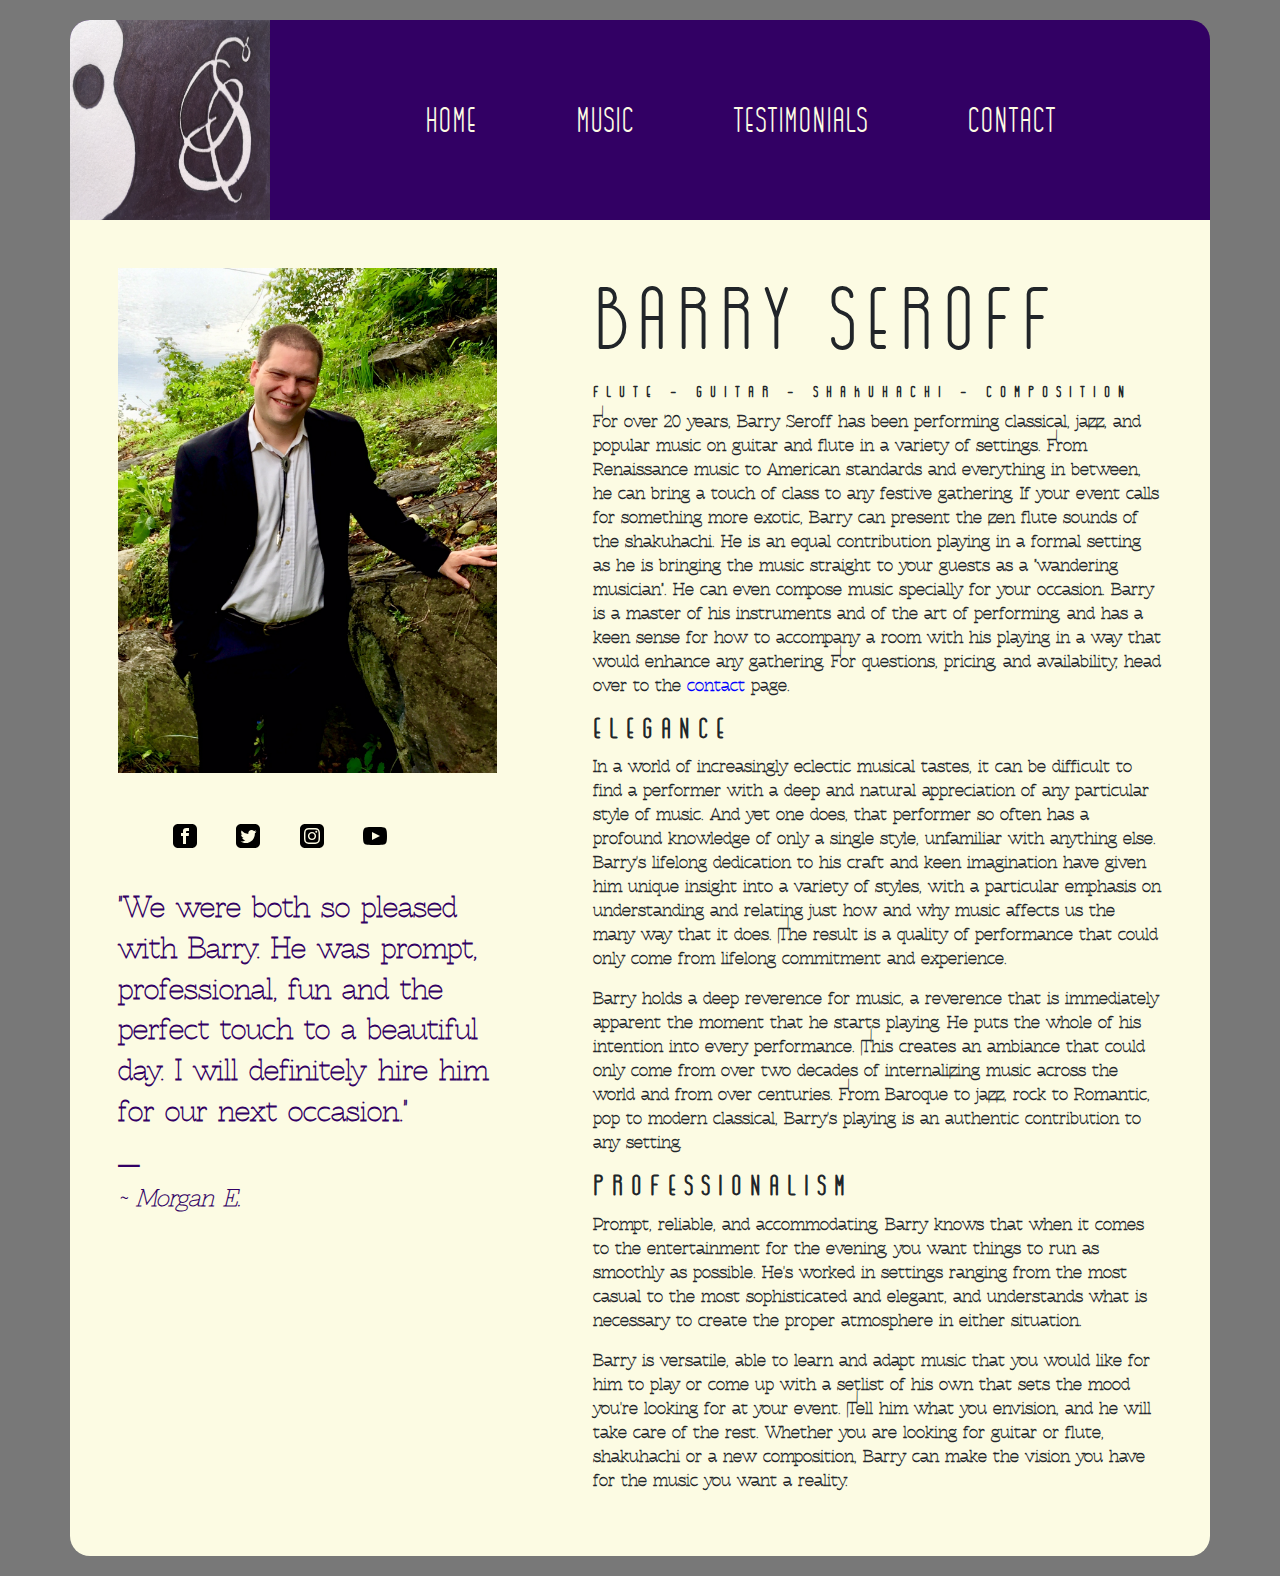
==== commit 89b7efaf: "minor changes" ====
--- a/index.html
+++ b/index.html
@@ -60,17 +60,17 @@
 					<div class="col-md-7 p-5">
 						<h1 class="display-2">Barry Seroff</h1>
 						<h6>Flute - Guitar - Shakuhachi - Composition</h6>
-						<p>For over 20 years, Barry Seroff has been performing classical, jazz, and popular music on guitar and flute in a variety of settings. From renaissance music to American standards and everything in between, he can bring a touch of class to any festive gathering. If your event calls for something more exotic, Barry can present the zen flute sounds of the shakuhachi. He is an equal contribution playing in a formal setting as he is bringing the music straight to your guests as a &quot;wandering musician&quot;. He can even compose music specially for your occasion. Barry is a master of his instruments and of the art of performing, and has a keen sense for how to accompany a room with his playing in a way that would enhance any gathering. For questions, pricing, and availability, head over to the <a href="contact.html" class="basic-link">contact</a> page.</p>
+						<p>For over 20 years, Barry Seroff has been performing classical, jazz, and popular music on guitar and flute in a variety of settings. From Renaissance music to American standards and everything in between, he can bring a touch of class to any festive gathering. If your event calls for something more exotic, Barry can present the zen flute sounds of the shakuhachi. He is an equal contribution playing in a formal setting as he is bringing the music straight to your guests as a &quot;wandering musician&quot;. He can even compose music specially for your occasion. Barry is a master of his instruments and of the art of performing, and has a keen sense for how to accompany a room with his playing in a way that would enhance any gathering. For questions, pricing, and availability, head over to the <a href="contact.php" class="basic-link">contact</a> page.</p>
 
 						<h3>Elegance</h3>
-						<p>In a world of increasingly eclectic musical tastes, it can be difficult to find a performer with a deep and natural appreciation of any particular style of music. And yet one does, that performer so often has a profound knowledge of only a single style, unfamiliar with anything else. Barry's lifelong dedication to his craft and keen imagination have given him unique insight into a variety of styles, with a particular emphasis on understanding and relating just how and why music affects us the many way that it does. The result is a quality of performance that could only come from lifelong commitment and experience.
+						<p>In a world of increasingly eclectic musical tastes, it can be difficult to find a performer with a deep and natural appreciation of any particular style of music. And yet one does, that performer so often has a profound knowledge of only a single style, unfamiliar with anything else. Barry's lifelong dedication to his craft and keen imagination have given him unique insight into a variety of styles, with a particular emphasis on understanding and relating just how and why music affects us the many way that it does. The result is a quality of performance that could only come from lifelong commitment and experience.</p>
 
-						<p>Barry holds a deep reverence for music, a reverance that is immediately apparent the moment that he starts playing. He puts the whole of his intention into every performance. This creates an authentic ambiance that could only come from over two decades of internalizing music across the world and from over centuries. From Baroque to jazz, rock to Romantic, pop to modern classical, Barry's playing is an authentic contribution to any setting.</p>
+						<p>Barry holds a deep reverence for music, a reverence that is immediately apparent the moment that he starts playing. He puts the whole of his intention into every performance. This creates an ambiance that could only come from over two decades of internalizing music across the world and from over centuries. From Baroque to jazz, rock to Romantic, pop to modern classical, Barry's playing is an authentic contribution to any setting.</p>
 
 						<h3>Professionalism</h3>
 						<p>Prompt, reliable, and accommodating, Barry knows that when it comes to the entertainment for the evening, you want things to run as smoothly as possible. He's worked in settings ranging from the most casual to the most sophisticated and elegant, and understands what is necessary to create the proper atmosphere in either situation. 
 
-						<p>Barry is versatile, able to learn and adapt music that you would like for him to play or come up with a setlist of his own that sets the mood you're looking for for your event. Tell him what you envision, and he will take care of the rest. Whether you are looking for guitar or flute, shakuhachi or a new composition, Barry can make the vision you have for the music you want a reality.
+						<p>Barry is versatile, able to learn and adapt music that you would like for him to play or come up with a setlist of his own that sets the mood you're looking for at your event. Tell him what you envision, and he will take care of the rest. Whether you are looking for guitar or flute, shakuhachi or a new composition, Barry can make the vision you have for the music you want a reality.
 					</div>
 				</div>
 			</div>
